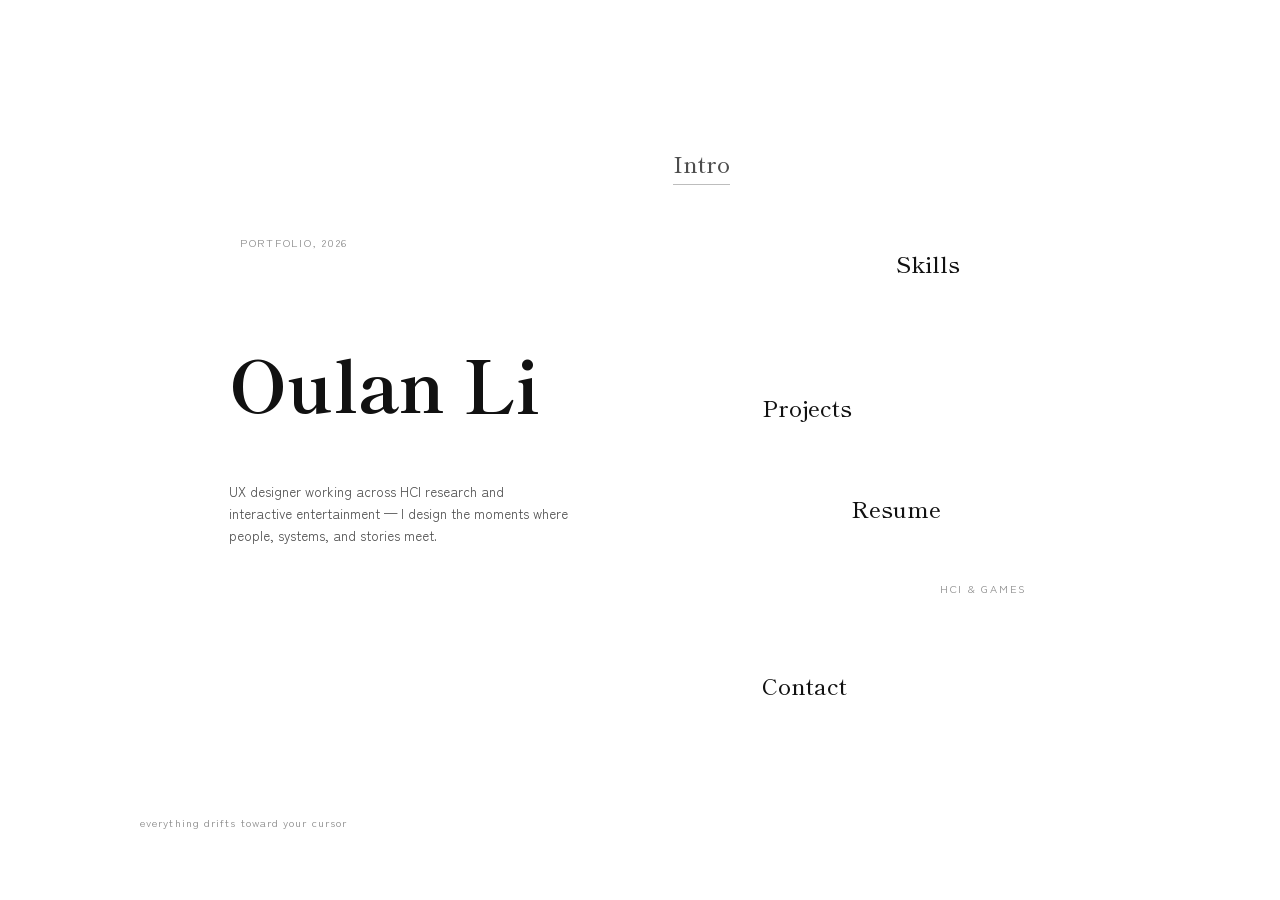
==== index.html @ 450d5ebb "magnetic first push-making it magnetic" ====
<!DOCTYPE html>
<html lang="en">
<head>
<meta charset="UTF-8" />
<meta name="viewport" content="width=device-width, initial-scale=1.0" />
<title>Oulan Li — UX Designer</title>
<meta name="description" content="Portfolio of Oulan Li, a UX designer working across HCI research and interactive entertainment." />
<link rel="preconnect" href="https://fonts.googleapis.com">
<link rel="preconnect" href="https://fonts.gstatic.com" crossorigin>
<link href="https://fonts.googleapis.com/css2?family=Shippori+Mincho:wght@400;500;600;700&family=Zen+Kaku+Gothic+New:wght@300;400;500;700&display=swap" rel="stylesheet">
<link rel="stylesheet" href="style.css">
</head>
<body>
<a class="skip-link" href="#main">Skip to content</a>

<main class="hero-main" id="main">
  <section class="hero" id="hero">

    <div class="hero-canvas-wrap">
      <div class="hero-canvas" id="heroCanvas">
        <div class="mag-item mag-tag" id="t1">Portfolio, 2026</div>
        <div class="mag-item mag-tag" id="t2">HCI &amp; Games</div>

        <h1 class="mag-item mag-name" id="magName">Oulan Li</h1>

        <p class="mag-intro-text">UX designer working across HCI research and interactive entertainment — I design the moments where people, systems, and stories meet.</p>

        <a class="mag-item mag-cat is-current" id="cIntro" href="index.html" aria-current="page">Intro</a>
        <a class="mag-item mag-cat" id="cSkills" href="skills.html">Skills</a>
        <a class="mag-item mag-cat" id="cProjects" href="projects.html">Projects</a>
        <a class="mag-item mag-cat" id="cResume" href="resume.html">Resume</a>
        <a class="mag-item mag-cat" id="cContact" href="contact.html">Contact</a>
      </div>
      <p class="hero-hint">everything drifts toward your cursor</p>
    </div>

    <div class="hero-mobile">
      <p class="hero-mobile-tag">Portfolio, 2026 &middot; HCI &amp; Games</p>
      <h1 class="hero-mobile-name">Oulan Li</h1>
      <p class="hero-mobile-intro">UX designer working across HCI research and interactive entertainment — I design the moments where people, systems, and stories meet.</p>
      <nav class="hero-mobile-links" aria-label="Site">
        <a href="skills.html">Skills</a>
        <a href="projects.html">Projects</a>
        <a href="resume.html">Resume</a>
        <a href="contact.html">Contact</a>
      </nav>
    </div>

  </section>
</main>

<script src="script.js"></script>
</body>
</html>
---- style.css ----
/* =========================================================
   Oulan Li — portfolio
   Visual system: quiet Japanese book-jacket editorial —
   pure white paper, black ink, straight lines, no other color.
   ========================================================= */

:root {
  --paper: #ffffff;
  --ink: #111111;
  --ink-soft: #4d4d4d;
  --ink-faint: #8a8a8a;
  --rule: #e2e2e2;
  --rule-strong: #bdbdbd;
  --select: rgba(17, 17, 17, 0.1);

  --font-display: "Shippori Mincho", "Noto Serif", serif;
  --font-body: "Zen Kaku Gothic New", "Hiragino Sans", sans-serif;

  --nav-h: 4.25rem;
  --edge: clamp(1.5rem, 5vw, 4.5rem);
}

@media (prefers-color-scheme: dark) {
  :root:not([data-theme="light"]) {
    --paper: #0a0a0a;
    --ink: #f5f5f5;
    --ink-soft: #b3b3b3;
    --ink-faint: #7a7a7a;
    --rule: #2a2a2a;
    --rule-strong: #3d3d3d;
    --select: rgba(245, 245, 245, 0.16);
  }
}

:root[data-theme="dark"] {
  --paper: #0a0a0a;
  --ink: #f5f5f5;
  --ink-soft: #b3b3b3;
  --ink-faint: #7a7a7a;
  --rule: #2a2a2a;
  --rule-strong: #3d3d3d;
  --select: rgba(245, 245, 245, 0.16);
}

* { box-sizing: border-box; }

html { scroll-behavior: smooth; }

@media (prefers-reduced-motion: reduce) {
  html { scroll-behavior: auto; }
  * { animation-duration: 0.01ms !important; transition-duration: 0.01ms !important; }
}

body {
  margin: 0;
  background: var(--paper);
  color: var(--ink);
  font-family: var(--font-body);
  font-size: 16px;
  line-height: 1.6;
}

a { color: inherit; }

::selection { background: var(--select); color: var(--ink); }

:focus-visible {
  outline: 2px solid var(--ink);
  outline-offset: 3px;
}

.skip-link {
  position: absolute;
  left: -999px;
  top: 0;
  background: var(--ink);
  color: var(--paper);
  padding: 0.6rem 1rem;
  z-index: 999;
}
.skip-link:focus { left: 1rem; top: 1rem; }

/* ---------------------------------------------------------
   Nav bar — thin, full-width, replaces the old side rail
   --------------------------------------------------------- */

.nav-bar {
  position: fixed;
  top: 0;
  left: 0;
  right: 0;
  height: var(--nav-h);
  display: flex;
  align-items: center;
  justify-content: space-between;
  gap: 1.5rem;
  padding: 0 var(--edge);
  border-bottom: 1px solid var(--rule);
  background: var(--paper);
  z-index: 40;
}

.nav-bar .brand {
  font-family: var(--font-display);
  font-size: 1rem;
  letter-spacing: 0.14em;
  text-decoration: none;
  color: var(--ink);
  flex: none;
}

.nav-bar ul {
  list-style: none;
  display: flex;
  gap: 2rem;
  margin: 0;
  padding: 0;
  overflow-x: auto;
  min-width: 0;
  -webkit-overflow-scrolling: touch;
}

.nav-bar li { flex: none; }

.nav-bar a {
  text-decoration: none;
  font-size: 0.72rem;
  letter-spacing: 0.22em;
  text-transform: uppercase;
  color: var(--ink-faint);
  white-space: nowrap;
  padding-bottom: 0.4rem;
  border-bottom: 1px solid transparent;
  transition: color 0.2s ease, border-color 0.2s ease;
}

.nav-bar a:hover,
.nav-bar a:focus-visible,
.nav-bar a.is-active {
  color: var(--ink);
  border-color: var(--ink);
}

/* ---------------------------------------------------------
   Hero — the entire homepage. No nav bar here on purpose:
   this single screen IS the site, and the "magnetic" items
   below double as the way in to every other page.
   --------------------------------------------------------- */

.hero-main {
  min-height: 100svh;
}

.hero {
  position: relative;
  min-height: 100svh;
  display: flex;
  align-items: center;
  justify-content: center;
  padding: 3.5rem var(--edge);
}

.hero-canvas-wrap {
  width: min(88vw, 1000px);
  margin: 0 auto;
}

/* hero-canvas keeps the same proportions as the design regardless
   of viewport size, so the scattered layout below always lands
   in roughly the same relative spots */
.hero-canvas {
  position: relative;
  width: 100%;
  aspect-ratio: 900 / 650;
}

.mag-item {
  position: absolute;
  will-change: transform;
}

.mag-tag {
  font-size: clamp(0.62rem, 0.85vw, 0.72rem);
  letter-spacing: 0.16em;
  text-transform: uppercase;
  color: var(--ink-faint);
}
#t1 { left: 10%; top: 23%; }
#t2 { left: 80%; top: 70.8%; }

.mag-name {
  left: 8.9%;
  top: 38.5%;
  font-family: var(--font-display);
  font-weight: 700;
  font-size: clamp(2.75rem, 7vw, 4.5rem);
  line-height: 1;
  margin: 0;
}

/* the one static element on the canvas — everything else drifts,
   this holds still so there's always something calm to read */
.mag-intro-text {
  position: absolute;
  left: 8.9%;
  top: 57%;
  width: 34%;
  min-width: 13rem;
  font-size: clamp(0.82rem, 1.05vw, 0.95rem);
  line-height: 1.65;
  color: var(--ink-soft);
  margin: 0;
}

/* mag-cat — the five section names, scattered across the canvas,
   standing in for the site's whole nav */
.mag-cat {
  display: inline-block;
  font-family: var(--font-display);
  font-weight: 500;
  font-size: clamp(1rem, 1.9vw, 1.4rem);
  text-decoration: none;
  color: var(--ink);
  border-bottom: 1px solid transparent;
  padding-bottom: 2px;
  transition: color 0.2s ease, border-color 0.2s ease;
}
.mag-cat:hover, .mag-cat:focus-visible {
  border-color: var(--ink);
}
.mag-cat.is-current {
  color: var(--ink-soft);
  border-color: var(--rule-strong);
}

#cIntro { left: 53.3%; top: 10.8%; }
#cSkills { left: 75.6%; top: 24.6%; }
#cProjects { left: 62.2%; top: 44.6%; }
#cResume { left: 71.1%; top: 58.5%; }
#cContact { left: 62.2%; top: 83.1%; }

.hero-hint {
  margin: 1.5rem 0 0;
  font-size: 0.68rem;
  letter-spacing: 0.1em;
  color: var(--ink-faint);
}

.hero-mobile { display: none; }

@media (max-width: 860px) {
  .hero-canvas-wrap { display: none; }

  .hero { min-height: auto; padding: 3.5rem var(--edge) 3rem; }

  .hero-mobile {
    display: block;
    width: 100%;
    max-width: 28rem;
  }

  .hero-mobile-tag {
    font-size: 0.72rem;
    letter-spacing: 0.16em;
    text-transform: uppercase;
    color: var(--ink-faint);
    margin: 0 0 0.75rem;
  }

  .hero-mobile-name {
    font-family: var(--font-display);
    font-weight: 700;
    font-size: clamp(2.5rem, 12vw, 3.25rem);
    line-height: 1;
    margin: 0 0 1.25rem;
  }

  .hero-mobile-intro {
    font-size: 0.92rem;
    line-height: 1.7;
    color: var(--ink-soft);
    max-width: 26rem;
    margin: 0 0 2rem;
  }

  .hero-mobile-links {
    display: flex;
    flex-direction: column;
    gap: 0.85rem;
  }
  .hero-mobile-links a {
    font-family: var(--font-display);
    font-size: 1.05rem;
    text-decoration: none;
    color: var(--ink);
    border-bottom: 1px solid var(--rule);
    padding-bottom: 0.6rem;
  }
}

.btn {
  display: inline-flex;
  align-items: center;
  gap: 0.6rem;
  border: 1px solid var(--ink);
  padding: 0.85rem 1.7rem;
  font-size: 0.78rem;
  letter-spacing: 0.18em;
  text-transform: uppercase;
  text-decoration: none;
  color: var(--ink);
  transition: background 0.2s ease, color 0.2s ease;
}
.btn:hover, .btn:focus-visible {
  background: var(--ink);
  color: var(--paper);
}

/* ---------------------------------------------------------
   Shared section chrome (used on the inner pages)
   --------------------------------------------------------- */

.page-main {
  padding-top: var(--nav-h);
}

.section {
  position: relative;
  padding: clamp(3.5rem, 9vh, 6rem) var(--edge) clamp(4rem, 10vh, 7rem);
}

.section-tag {
  position: absolute;
  top: clamp(2rem, 5vh, 3rem);
  left: var(--edge);
  writing-mode: vertical-rl;
  font-size: 0.68rem;
  letter-spacing: 0.32em;
  color: var(--ink-faint);
  font-weight: 500;
}

.section-inner {
  margin-left: clamp(1.6rem, 4vw, 2.75rem);
  max-width: 46rem;
}

h2.section-title {
  font-family: var(--font-display);
  font-weight: 500;
  font-size: clamp(1.85rem, 3.6vw, 2.6rem);
  margin: 0 0 0.5rem;
}

.section-rule {
  width: 3.25rem;
  height: 1px;
  background: var(--ink);
  margin: 1.15rem 0 2.25rem;
}

.section-intro-text {
  color: var(--ink-soft);
  max-width: 42rem;
  margin: 0 0 2.5rem;
  line-height: 1.8;
}

/* ---- Projects: table-of-contents rhythm ---- */

.toc {
  border-top: 1px solid var(--rule);
}

.toc-row {
  display: flex;
  align-items: baseline;
  gap: 1.5rem;
  padding: 1.5rem 0;
  border-bottom: 1px solid var(--rule);
  text-decoration: none;
  color: var(--ink);
  position: relative;
  scroll-margin-top: 5.5rem;
}

.toc-row:hover .toc-title,
.toc-row:focus-visible .toc-title {
  text-decoration: underline;
  text-underline-offset: 4px;
  text-decoration-thickness: 1px;
}

.toc-mark {
  width: 1px;
  height: 1.4rem;
  background: var(--rule-strong);
  flex: none;
  transition: background 0.2s ease, width 0.2s ease;
}
.toc-row:hover .toc-mark,
.toc-row:focus-visible .toc-mark {
  background: var(--ink);
  width: 3px;
}

.toc-title {
  font-family: var(--font-display);
  font-size: 1.3rem;
  flex: 1 1 auto;
  min-width: 12rem;
  transition: color 0.2s ease;
}

.toc-meta {
  display: flex;
  gap: 1.5rem;
  font-size: 0.78rem;
  letter-spacing: 0.06em;
  color: var(--ink-faint);
  flex: none;
}

.toc-meta .year { font-variant-numeric: tabular-nums; }

.toc-desc {
  flex-basis: 100%;
  color: var(--ink-soft);
  font-size: 0.95rem;
  margin-top: 0.35rem;
  max-width: 38rem;
}

/* ---- Skills ---- */

.skills-grid {
  display: grid;
  grid-template-columns: repeat(auto-fit, minmax(14rem, 1fr));
  gap: 2.5rem 2rem;
  border-top: 1px solid var(--rule);
  padding-top: 2.25rem;
}

.skill-group h3 {
  font-family: var(--font-display);
  font-weight: 500;
  font-size: 1.05rem;
  margin: 0 0 0.9rem;
  color: var(--ink);
}

.skill-group ul {
  list-style: none;
  margin: 0;
  padding: 0;
  display: flex;
  flex-direction: column;
  gap: 0.55rem;
}

.skill-group li {
  font-size: 0.94rem;
  color: var(--ink-soft);
  padding-left: 1rem;
  position: relative;
}

.skill-group li::before {
  content: "";
  position: absolute;
  left: 0;
  top: 0.6em;
  width: 5px;
  height: 1px;
  background: var(--rule-strong);
}

/* ---- Resume ---- */

.resume-panel {
  display: flex;
  flex-wrap: wrap;
  gap: 2rem 3rem;
  align-items: flex-start;
  border-top: 1px solid var(--rule);
  padding-top: 2.25rem;
}

.resume-copy { max-width: 30rem; }
.resume-copy p { color: var(--ink-soft); margin: 0 0 1.5rem; line-height: 1.8; }

.resume-highlights {
  list-style: none;
  margin: 0;
  padding: 0;
  display: flex;
  flex-direction: column;
  gap: 0.9rem;
  min-width: 14rem;
}

.resume-highlights li {
  display: flex;
  justify-content: space-between;
  gap: 1rem;
  font-size: 0.85rem;
  border-bottom: 1px dotted var(--rule-strong);
  padding-bottom: 0.5rem;
  color: var(--ink-soft);
}
.resume-highlights strong {
  color: var(--ink);
  font-weight: 500;
  font-family: var(--font-display);
}

/* ---- Contact ---- */

.contact-grid {
  display: flex;
  flex-wrap: wrap;
  justify-content: space-between;
  gap: 2.5rem;
  border-top: 1px solid var(--rule);
  padding-top: 2.25rem;
}

.contact-email {
  font-family: var(--font-display);
  font-size: clamp(1.4rem, 3vw, 2rem);
  text-decoration: none;
  border-bottom: 1px solid var(--rule-strong);
  padding-bottom: 0.2rem;
  transition: border-color 0.2s ease;
}
.contact-email:hover, .contact-email:focus-visible {
  border-color: var(--ink);
}

.socials {
  list-style: none;
  display: flex;
  gap: 1.75rem;
  margin: 0;
  padding: 0;
}

.socials a {
  text-decoration: none;
  font-size: 0.78rem;
  letter-spacing: 0.14em;
  text-transform: uppercase;
  color: var(--ink-soft);
  border-bottom: 1px solid transparent;
  padding-bottom: 0.15rem;
  transition: color 0.2s ease, border-color 0.2s ease;
}
.socials a:hover, .socials a:focus-visible {
  color: var(--ink);
  border-color: var(--ink);
}

.colophon {
  margin-top: 3.5rem;
  font-size: 0.72rem;
  letter-spacing: 0.08em;
  color: var(--ink-faint);
}

/* ---------------------------------------------------------
   Small screens
   --------------------------------------------------------- */

@media (max-width: 760px) {
  .nav-bar { padding: 0 var(--edge); gap: 1rem; }
  .nav-bar .brand { flex: none; }
  .nav-bar ul { gap: 1.35rem; padding-right: 0.5rem; }

  .section-tag {
    position: static;
    writing-mode: horizontal-tb;
    display: block;
    margin-bottom: 1.5rem;
  }
  .section-inner { margin-left: 0; }
}
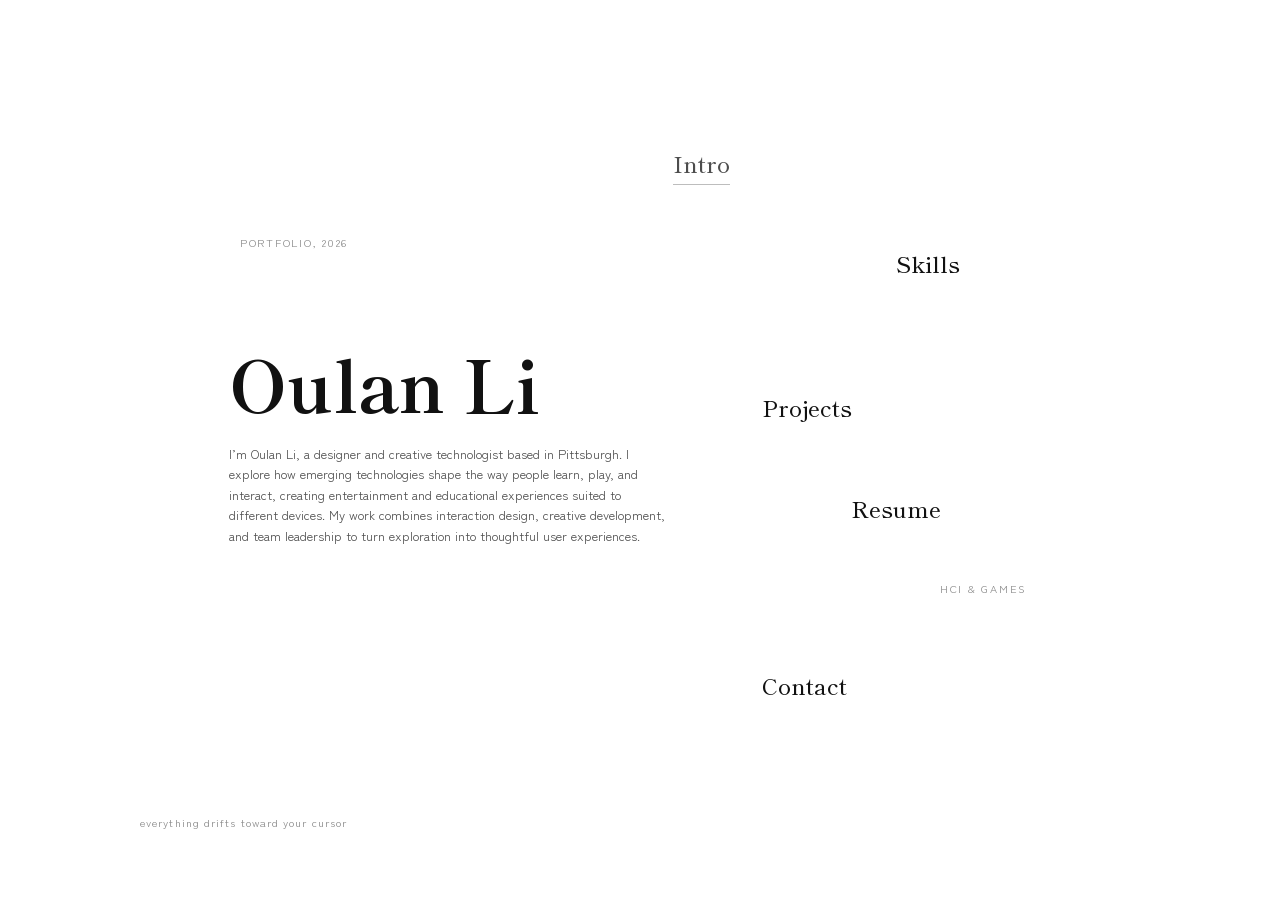
==== commit 35852eba: "add intro and resume" ====
--- a/index.html
+++ b/index.html
@@ -3,8 +3,8 @@
 <head>
 <meta charset="UTF-8" />
 <meta name="viewport" content="width=device-width, initial-scale=1.0" />
-<title>Oulan Li — UX Designer</title>
-<meta name="description" content="Portfolio of Oulan Li, a UX designer working across HCI research and interactive entertainment." />
+<title>Oulan Li — Designer &amp; Creative Technologist</title>
+<meta name="description" content="Portfolio of Oulan Li, a designer and creative technologist based in Pittsburgh, working across interaction design, creative development, and emerging technology." />
 <link rel="preconnect" href="https://fonts.googleapis.com">
 <link rel="preconnect" href="https://fonts.gstatic.com" crossorigin>
 <link href="https://fonts.googleapis.com/css2?family=Shippori+Mincho:wght@400;500;600;700&family=Zen+Kaku+Gothic+New:wght@300;400;500;700&display=swap" rel="stylesheet">
@@ -23,7 +23,7 @@
 
         <h1 class="mag-item mag-name" id="magName">Oulan Li</h1>
 
-        <p class="mag-intro-text">UX designer working across HCI research and interactive entertainment — I design the moments where people, systems, and stories meet.</p>
+        <p class="mag-intro-text">I&rsquo;m Oulan Li, a designer and creative technologist based in Pittsburgh. I explore how emerging technologies shape the way people learn, play, and interact, creating entertainment and educational experiences suited to different devices. My work combines interaction design, creative development, and team leadership to turn exploration into thoughtful user experiences.</p>
 
         <a class="mag-item mag-cat is-current" id="cIntro" href="index.html" aria-current="page">Intro</a>
         <a class="mag-item mag-cat" id="cSkills" href="skills.html">Skills</a>
@@ -37,7 +37,7 @@
     <div class="hero-mobile">
       <p class="hero-mobile-tag">Portfolio, 2026 &middot; HCI &amp; Games</p>
       <h1 class="hero-mobile-name">Oulan Li</h1>
-      <p class="hero-mobile-intro">UX designer working across HCI research and interactive entertainment — I design the moments where people, systems, and stories meet.</p>
+      <p class="hero-mobile-intro">I&rsquo;m Oulan Li, a designer and creative technologist based in Pittsburgh. I explore how emerging technologies shape the way people learn, play, and interact, creating entertainment and educational experiences suited to different devices. My work combines interaction design, creative development, and team leadership to turn exploration into thoughtful user experiences.</p>
       <nav class="hero-mobile-links" aria-label="Site">
         <a href="skills.html">Skills</a>
         <a href="projects.html">Projects</a>
--- a/style.css
+++ b/style.css
@@ -203,11 +203,11 @@
 .mag-intro-text {
   position: absolute;
   left: 8.9%;
-  top: 57%;
-  width: 34%;
-  min-width: 13rem;
-  font-size: clamp(0.82rem, 1.05vw, 0.95rem);
-  line-height: 1.65;
+  top: 52%;
+  width: 44%;
+  min-width: 15rem;
+  font-size: clamp(0.8rem, 1vw, 0.92rem);
+  line-height: 1.6;
   color: var(--ink-soft);
   margin: 0;
 }
@@ -514,6 +514,48 @@
   font-family: var(--font-display);
 }
 
+/* ---- Resume: Technical Skills / Project Experience ---- */
+
+.resume-subhead {
+  font-family: var(--font-display);
+  font-weight: 500;
+  font-size: 1.3rem;
+  margin: 3.25rem 0 1.5rem;
+}
+
+.exp-list {
+  border-top: 1px solid var(--rule);
+}
+
+.exp-entry {
+  padding: 1.5rem 0;
+  border-bottom: 1px solid var(--rule);
+}
+
+.exp-entry h4 {
+  font-family: var(--font-display);
+  font-weight: 500;
+  font-size: 1.15rem;
+  margin: 0 0 0.3rem;
+}
+
+.exp-role {
+  font-size: 0.78rem;
+  letter-spacing: 0.04em;
+  color: var(--ink-faint);
+  margin: 0 0 0.85rem;
+}
+
+.exp-entry ul {
+  margin: 0;
+  padding-left: 1.1rem;
+  color: var(--ink-soft);
+  font-size: 0.92rem;
+  line-height: 1.7;
+}
+.exp-entry li { margin-bottom: 0.35rem; }
+.exp-entry li:last-child { margin-bottom: 0; }
+
 /* ---- Contact ---- */
 
 .contact-grid {
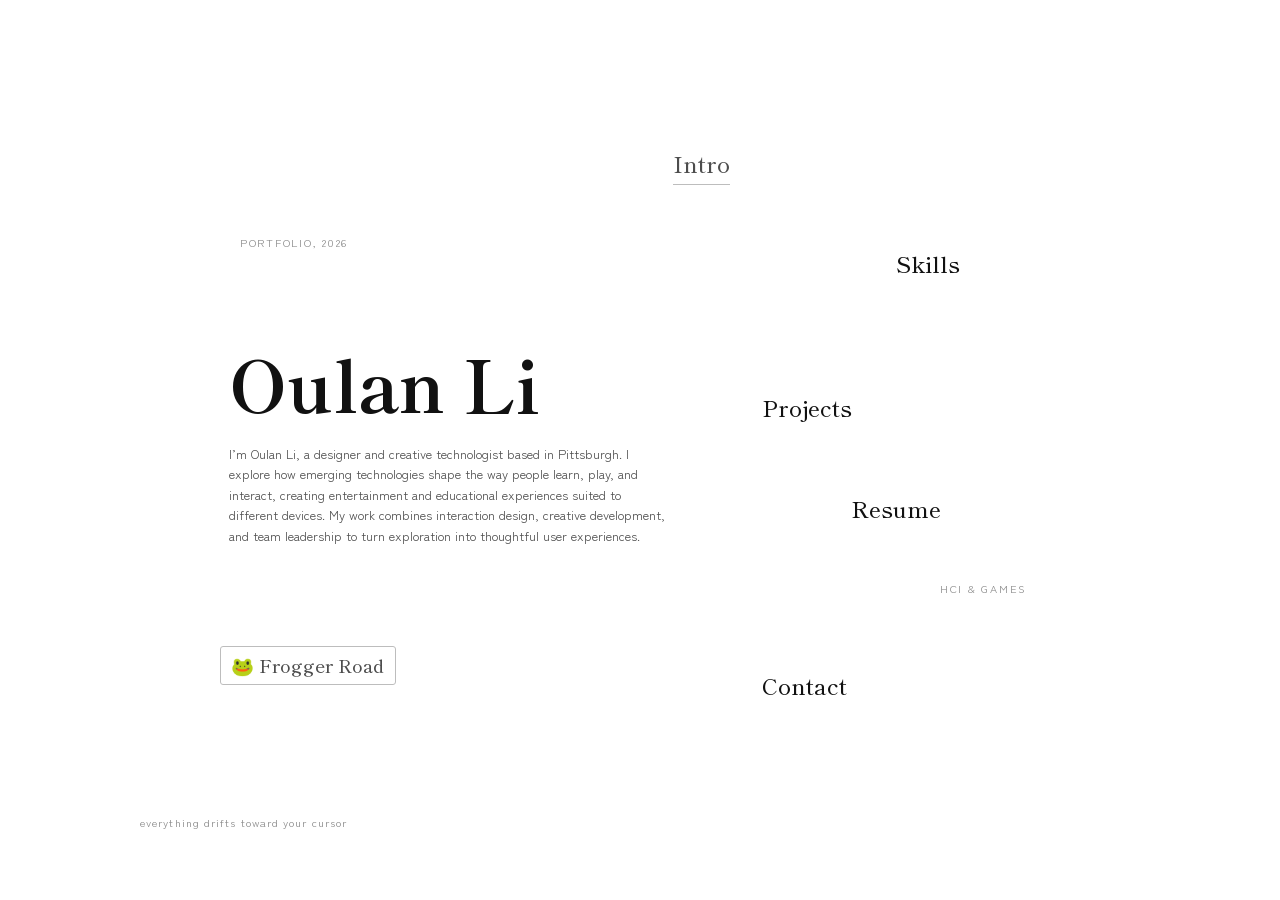
==== commit 853d9061: "Add Frogger Road — Crossy Road-style isometric game" ====
--- a/index.html
+++ b/index.html
@@ -30,6 +30,7 @@
         <a class="mag-item mag-cat" id="cProjects" href="projects.html">Projects</a>
         <a class="mag-item mag-cat" id="cResume" href="resume.html">Resume</a>
         <a class="mag-item mag-cat" id="cContact" href="contact.html">Contact</a>
+        <a class="mag-item mag-game" id="cGame" href="frogger-road/">🐸 Frogger Road</a>
       </div>
       <p class="hero-hint">everything drifts toward your cursor</p>
     </div>
@@ -43,6 +44,7 @@
         <a href="projects.html">Projects</a>
         <a href="resume.html">Resume</a>
         <a href="contact.html">Contact</a>
+        <a href="frogger-road/">🐸 Frogger Road</a>
       </nav>
     </div>
 
--- a/style.css
+++ b/style.css
@@ -239,6 +239,26 @@
 #cResume { left: 71.1%; top: 58.5%; }
 #cContact { left: 62.2%; top: 83.1%; }
 
+/* Game link — floats near the bottom-left of the canvas */
+.mag-game {
+  display: inline-block;
+  font-family: var(--font-display);
+  font-weight: 500;
+  font-size: clamp(0.85rem, 1.5vw, 1.15rem);
+  text-decoration: none;
+  color: var(--ink-soft);
+  border: 1px solid var(--rule-strong);
+  border-radius: 3px;
+  padding: 0.25rem 0.65rem;
+  transition: color 0.2s ease, border-color 0.2s ease, background 0.2s ease;
+}
+.mag-game:hover, .mag-game:focus-visible {
+  color: var(--ink);
+  border-color: var(--ink);
+  background: var(--select);
+}
+#cGame { left: 8%; top: 80%; }
+
 .hero-hint {
   margin: 1.5rem 0 0;
   font-size: 0.68rem;
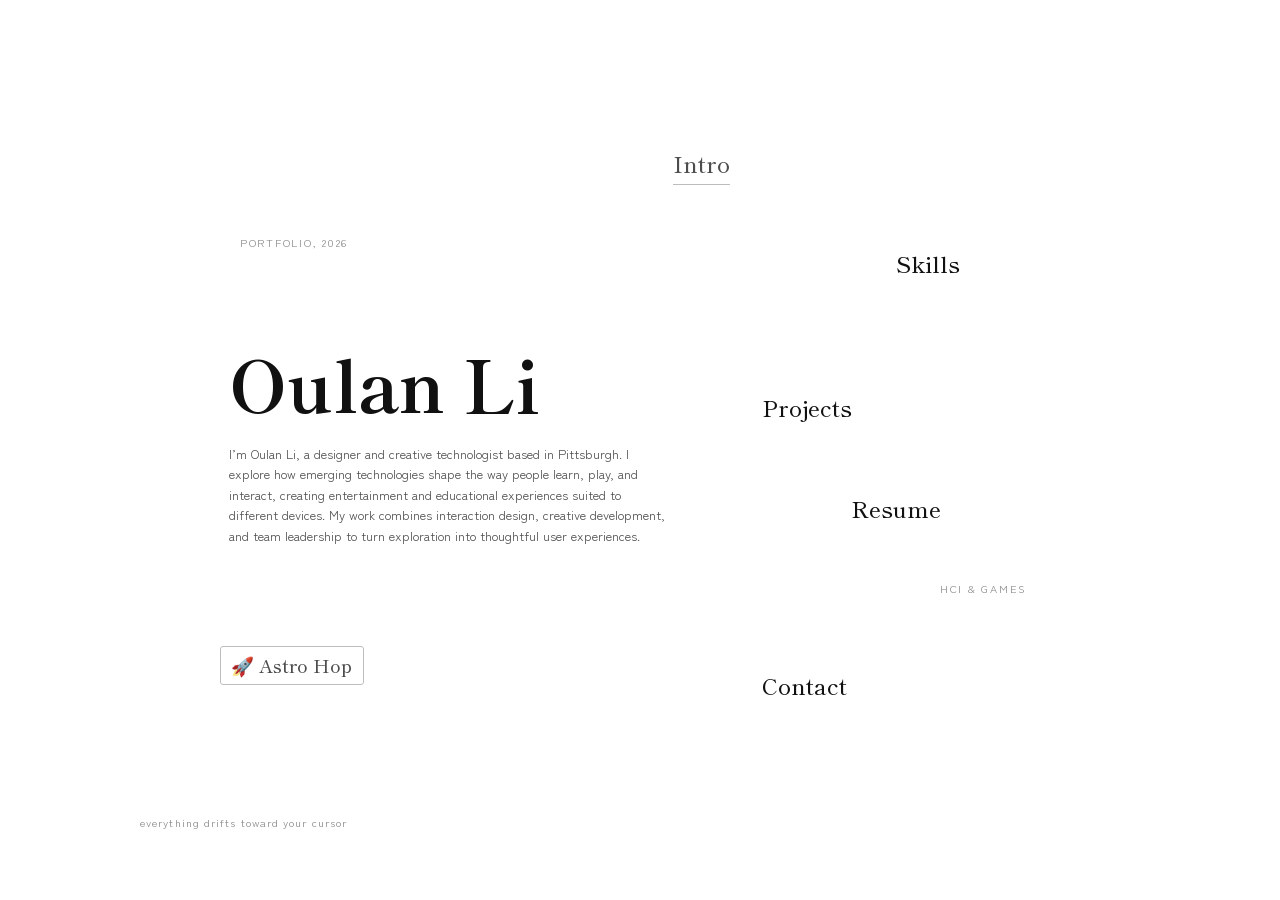
==== commit a86aa756: "Retheme: Astro Hop — astronaut, alien planet, hovercrafts, lava, crystals" ====
--- a/index.html
+++ b/index.html
@@ -30,7 +30,7 @@
         <a class="mag-item mag-cat" id="cProjects" href="projects.html">Projects</a>
         <a class="mag-item mag-cat" id="cResume" href="resume.html">Resume</a>
         <a class="mag-item mag-cat" id="cContact" href="contact.html">Contact</a>
-        <a class="mag-item mag-game" id="cGame" href="frogger-road/">🐸 Frogger Road</a>
+        <a class="mag-item mag-game" id="cGame" href="frogger-road/">🚀 Astro Hop</a>
       </div>
       <p class="hero-hint">everything drifts toward your cursor</p>
     </div>
@@ -44,7 +44,7 @@
         <a href="projects.html">Projects</a>
         <a href="resume.html">Resume</a>
         <a href="contact.html">Contact</a>
-        <a href="frogger-road/">🐸 Frogger Road</a>
+        <a href="frogger-road/">🚀 Astro Hop</a>
       </nav>
     </div>
 
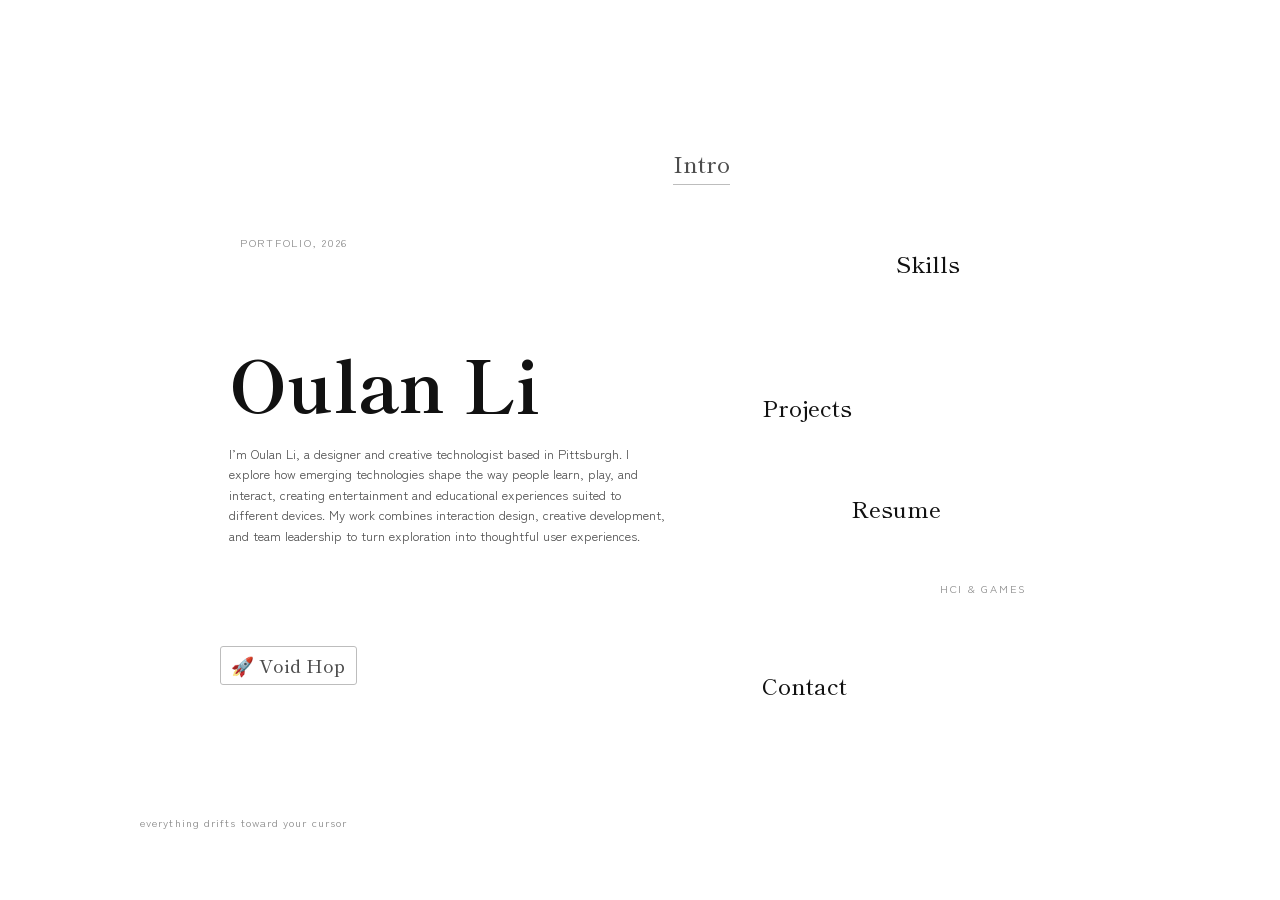
==== commit 6555ddb5: "Final: rename to Void Hop, complete README and prompt log" ====
--- a/index.html
+++ b/index.html
@@ -30,7 +30,7 @@
         <a class="mag-item mag-cat" id="cProjects" href="projects.html">Projects</a>
         <a class="mag-item mag-cat" id="cResume" href="resume.html">Resume</a>
         <a class="mag-item mag-cat" id="cContact" href="contact.html">Contact</a>
-        <a class="mag-item mag-game" id="cGame" href="frogger-road/">🚀 Astro Hop</a>
+        <a class="mag-item mag-game" id="cGame" href="frogger-road/">🚀 Void Hop</a>
       </div>
       <p class="hero-hint">everything drifts toward your cursor</p>
     </div>
@@ -44,7 +44,7 @@
         <a href="projects.html">Projects</a>
         <a href="resume.html">Resume</a>
         <a href="contact.html">Contact</a>
-        <a href="frogger-road/">🚀 Astro Hop</a>
+        <a href="frogger-road/">🚀 Void Hop</a>
       </nav>
     </div>
 
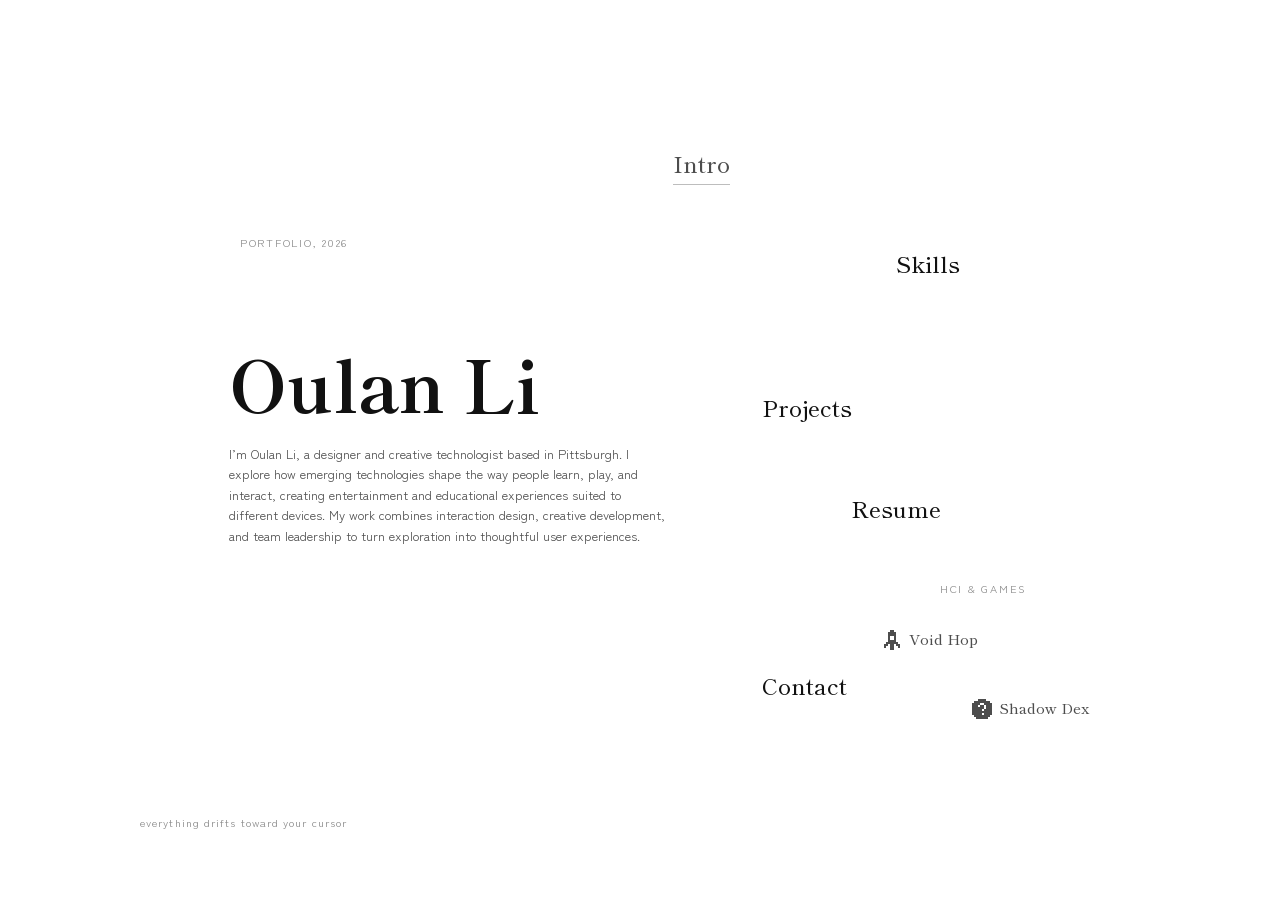
==== commit be7cd8e7: "add new game" ====
--- a/index.html
+++ b/index.html
@@ -30,7 +30,8 @@
         <a class="mag-item mag-cat" id="cProjects" href="projects.html">Projects</a>
         <a class="mag-item mag-cat" id="cResume" href="resume.html">Resume</a>
         <a class="mag-item mag-cat" id="cContact" href="contact.html">Contact</a>
-        <a class="mag-item mag-game" id="cGame" href="frogger-road/">🚀 Void Hop</a>
+        <a class="mag-item mag-game" id="cGame" href="void-hop/"><svg class="pix" viewBox="0 0 10 10" width="20" height="20" aria-hidden="true" focusable="false" shape-rendering="crispEdges"><path fill="currentColor" d="M4 0h2v1h-2zM3 1h4v1h-4zM3 2h4v1h-4zM3 3h1v1h-1zM6 3h1v1h-1zM3 4h1v1h-1zM6 4h1v1h-1zM3 5h4v1h-4zM2 6h6v1h-6zM1 7h2v1h-2zM4 7h2v1h-2zM7 7h2v1h-2zM1 8h1v1h-1zM4 8h2v1h-2zM8 8h1v1h-1zM4 9h2v1h-2z"/></svg>Void Hop</a>
+        <a class="mag-item mag-game" id="cGame2" href="shadow-dex/"><svg class="pix" viewBox="0 0 10 10" width="20" height="20" aria-hidden="true" focusable="false" shape-rendering="crispEdges"><path fill="currentColor" d="M3 0h4v1h-4zM1 1h8v1h-8zM0 2h4v1h-4zM6 2h4v1h-4zM0 3h3v1h-3zM4 3h2v1h-2zM7 3h3v1h-3zM0 4h6v1h-6zM7 4h3v1h-3zM0 5h5v1h-5zM6 5h4v1h-4zM0 6h10v1h-10zM0 7h5v1h-5zM6 7h4v1h-4zM1 8h8v1h-8zM2 9h6v1h-6z"/></svg>Shadow Dex</a>
       </div>
       <p class="hero-hint">everything drifts toward your cursor</p>
     </div>
@@ -44,7 +45,8 @@
         <a href="projects.html">Projects</a>
         <a href="resume.html">Resume</a>
         <a href="contact.html">Contact</a>
-        <a href="frogger-road/">🚀 Void Hop</a>
+        <a href="void-hop/"><svg class="pix" viewBox="0 0 10 10" width="20" height="20" aria-hidden="true" focusable="false" shape-rendering="crispEdges"><path fill="currentColor" d="M4 0h2v1h-2zM3 1h4v1h-4zM3 2h4v1h-4zM3 3h1v1h-1zM6 3h1v1h-1zM3 4h1v1h-1zM6 4h1v1h-1zM3 5h4v1h-4zM2 6h6v1h-6zM1 7h2v1h-2zM4 7h2v1h-2zM7 7h2v1h-2zM1 8h1v1h-1zM4 8h2v1h-2zM8 8h1v1h-1zM4 9h2v1h-2z"/></svg>Void Hop</a>
+        <a href="shadow-dex/"><svg class="pix" viewBox="0 0 10 10" width="20" height="20" aria-hidden="true" focusable="false" shape-rendering="crispEdges"><path fill="currentColor" d="M3 0h4v1h-4zM1 1h8v1h-8zM0 2h4v1h-4zM6 2h4v1h-4zM0 3h3v1h-3zM4 3h2v1h-2zM7 3h3v1h-3zM0 4h6v1h-6zM7 4h3v1h-3zM0 5h5v1h-5zM6 5h4v1h-4zM0 6h10v1h-10zM0 7h5v1h-5zM6 7h4v1h-4zM1 8h8v1h-8zM2 9h6v1h-6z"/></svg>Shadow Dex</a>
       </nav>
     </div>
 
--- a/style.css
+++ b/style.css
@@ -239,25 +239,42 @@
 #cResume { left: 71.1%; top: 58.5%; }
 #cContact { left: 62.2%; top: 83.1%; }
 
-/* Game link — floats near the bottom-left of the canvas */
+/* Game links: small floating words that sit under the "HCI & Games" tag
+   and drift toward the cursor like everything else. The padding is an
+   invisible hit area so they are easy to click. */
 .mag-game {
   display: inline-block;
   font-family: var(--font-display);
   font-weight: 500;
-  font-size: clamp(0.85rem, 1.5vw, 1.15rem);
-  text-decoration: none;
-  color: var(--ink-soft);
-  border: 1px solid var(--rule-strong);
-  border-radius: 3px;
-  padding: 0.25rem 0.65rem;
-  transition: color 0.2s ease, border-color 0.2s ease, background 0.2s ease;
+  font-size: clamp(0.78rem, 1.15vw, 0.95rem);
+  color: var(--ink-soft);
+  text-decoration: underline;
+  text-decoration-color: transparent;
+  text-decoration-thickness: 1px;
+  text-underline-offset: 4px;
+  padding: 0.6rem 0.75rem;
+  white-space: nowrap;
+  transition: color 0.2s ease, text-decoration-color 0.2s ease;
 }
 .mag-game:hover, .mag-game:focus-visible {
   color: var(--ink);
-  border-color: var(--ink);
-  background: var(--select);
-}
-#cGame { left: 8%; top: 80%; }
+  text-decoration-color: var(--ink);
+}
+/* pixel-art game icons: 10x10 grids drawn as SVG, colored by the link text */
+.pix {
+  width: 20px;
+  height: 20px;
+  margin-right: 0.5em;
+  vertical-align: -5px;
+  transition: transform 0.12s steps(2);
+}
+a:hover .pix, a:focus-visible .pix { transform: translateY(-2px); }
+@media (prefers-reduced-motion: reduce) {
+  .pix { transition: none; }
+  a:hover .pix, a:focus-visible .pix { transform: none; }
+}
+#cGame { left: 73%; top: 76%; }
+#cGame2 { left: 82%; top: 85.5%; }
 
 .hero-hint {
   margin: 1.5rem 0 0;
